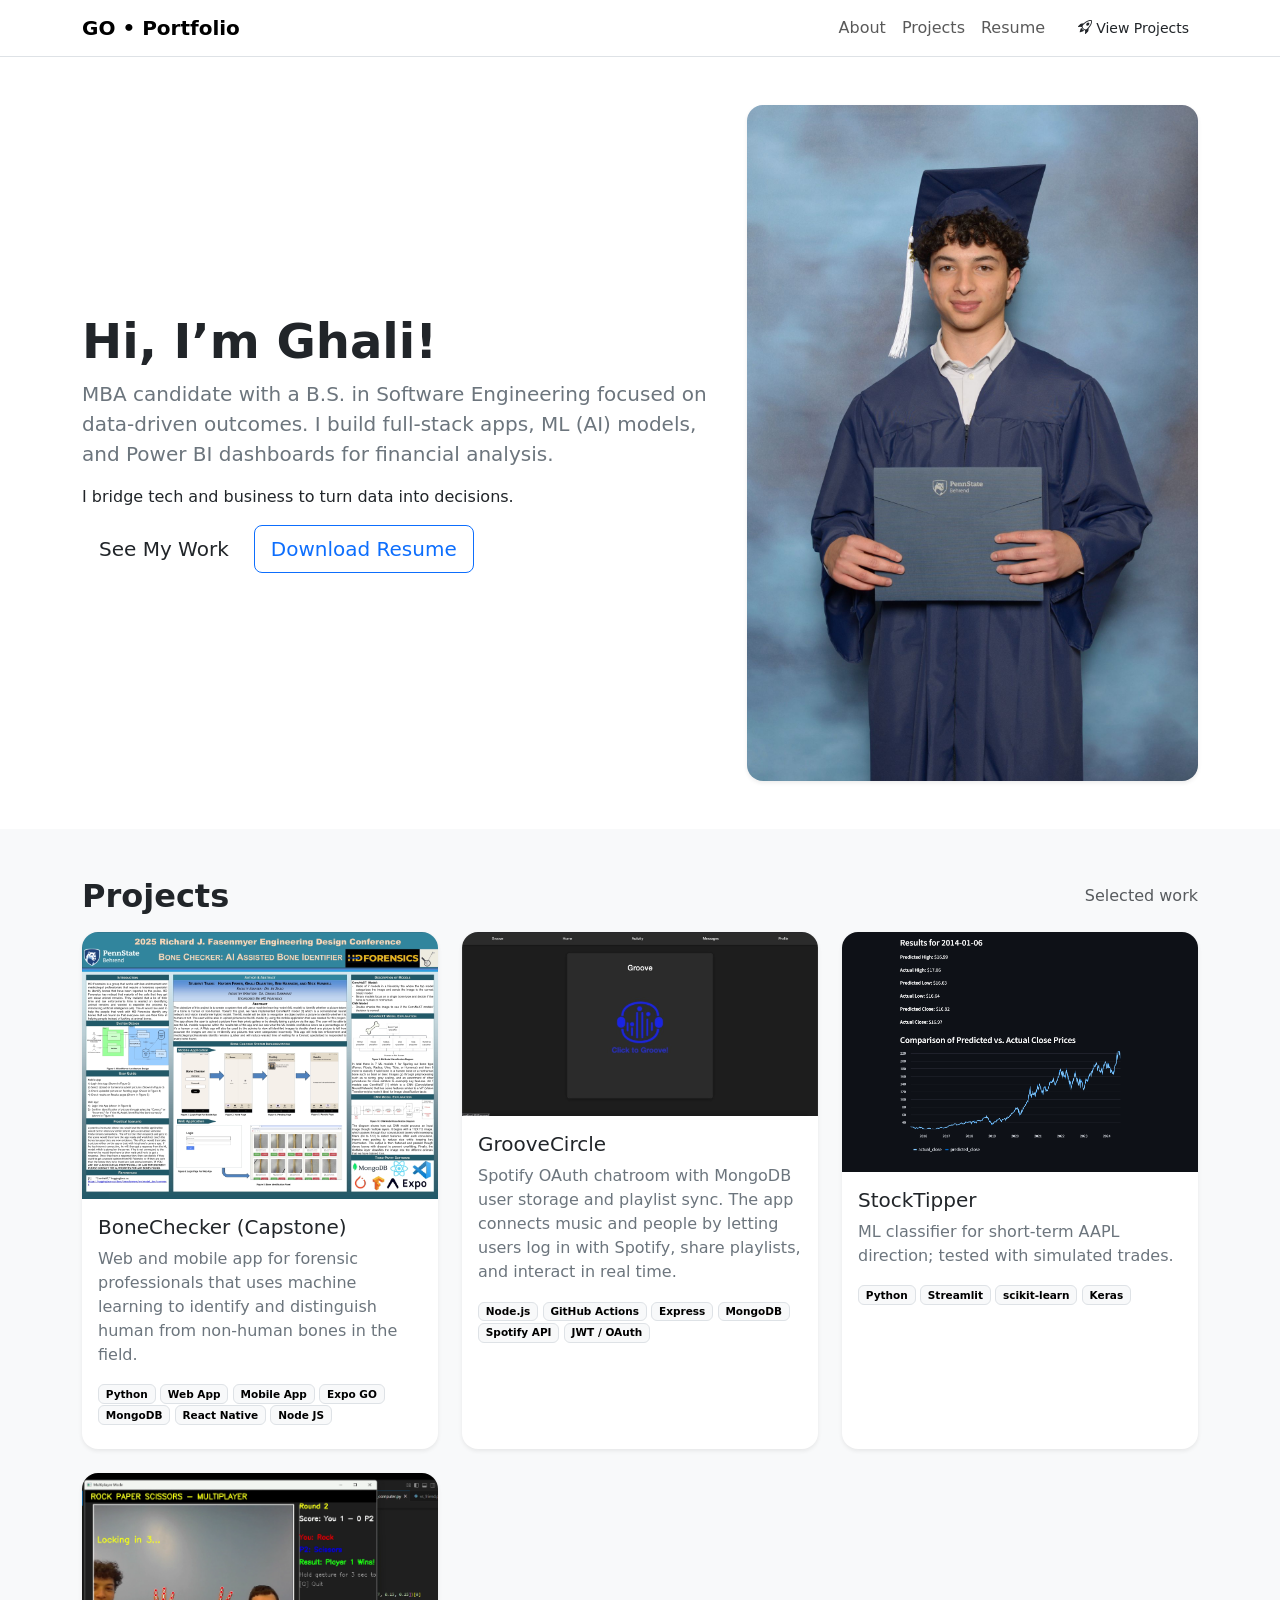
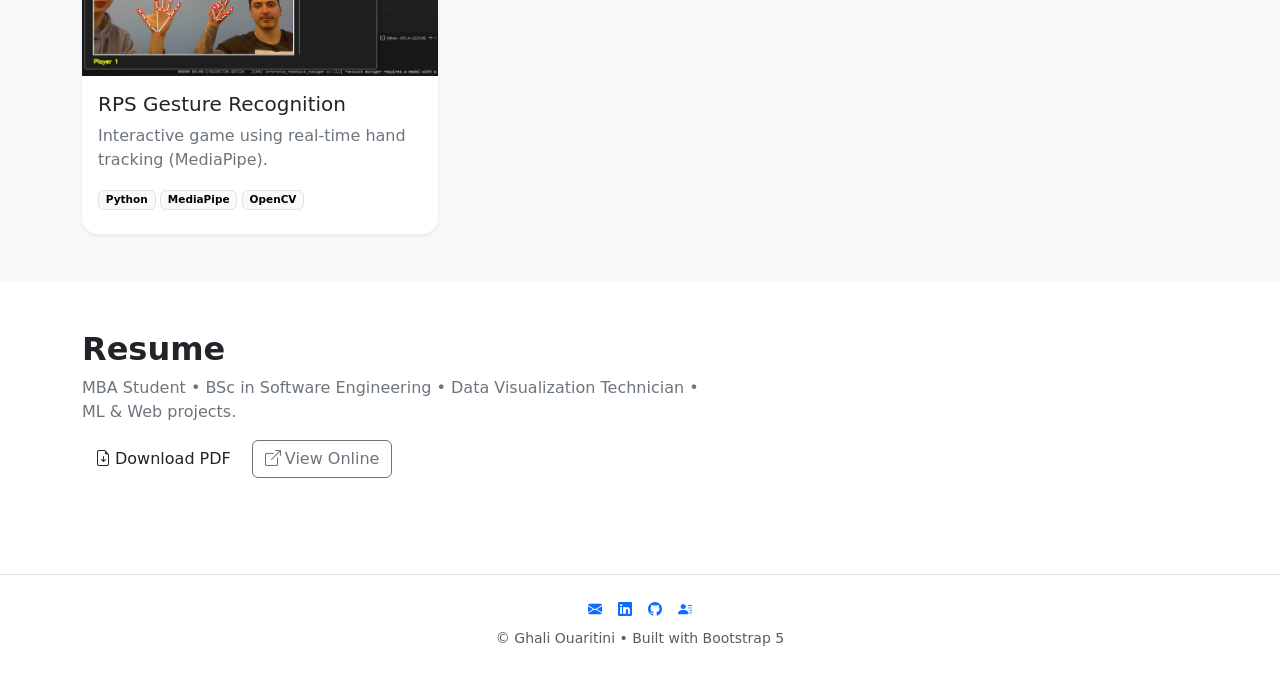
==== index.html @ 32b87292 "Initial commit: portfolio" ====
<!doctype html>
<html lang="en">
<head>
  <meta charset="utf-8"/>
  <meta name="viewport" content="width=device-width, initial-scale=1"/>
  <title>Ghali Ouaritini | Portfolio</title>
  <meta name="description" content="MBA candidate & Software Engineering BSc. Projects in ML, Power BI, and web."/>
  <!-- Bootstrap CSS -->
  <link href="https://cdn.jsdelivr.net/npm/bootstrap@5.3.3/dist/css/bootstrap.min.css" rel="stylesheet">
  <!-- Bootstrap Icons -->
  <link href="https://cdn.jsdelivr.net/npm/bootstrap-icons@1.11.3/font/bootstrap-icons.css" rel="stylesheet">
  <!-- Custom overrides -->
  <link rel="stylesheet" href="css/custom.css">
</head>
<body>
  <!-- Navbar -->
  <nav class="navbar navbar-expand-lg bg-white border-bottom sticky-top">
    <div class="container">
      <a class="navbar-brand fw-bold" href="#">GO • Portfolio</a>
      <button class="navbar-toggler" type="button" data-bs-toggle="collapse" data-bs-target="#nav">
        <span class="navbar-toggler-icon"></span>
      </button>
      <div id="nav" class="collapse navbar-collapse">
        <ul class="navbar-nav ms-auto">
          <li class="nav-item"><a class="nav-link" href="#about">About</a></li>
          <li class="nav-item"><a class="nav-link" href="#projects">Projects</a></li>
          <li class="nav-item"><a class="nav-link" href="#resume">Resume</a></li>
        </ul>
        <a class="btn btn-sm btn-brand ms-lg-3" href="#projects">
          <i class="bi bi-rocket-takeoff me-1"></i>View Projects
        </a>
      </div>
    </div>
  </nav>

  <!-- Hero / About -->
  <header id="about" class="hero py-5">
    <div class="container">
      <div class="row align-items-center gy-4">
        <div class="col-lg-7">
          <h1 class="display-5 fw-bold">Hi, I’m Ghali!</h1>
          <p class="lead text-secondary">
            MBA candidate with a B.S. in Software Engineering focused on data-driven outcomes. I build full-stack apps, ML (AI) models, and Power BI dashboards for financial analysis.
          </p>
            I bridge tech and business to turn data into decisions.
          </p>
          <div class="d-flex gap-2">
            <a class="btn btn-brand btn-lg" href="#projects">See My Work</a>
            <a class="btn btn-outline-primary btn-lg" href="#resume">Download Resume</a>
          </div>
        </div>
        <div class="col-lg-5 text-center">
          <img src="assets/images/headshot.jpg" class="img-fluid rounded-4 shadow-sm"
               alt="Ghali headshot" onerror="this.style.display='none'">
        </div>
      </div>
    </div>
  </header>

 <!-- Projects --> 
<section id="projects" class="py-5 bg-light">
  <div class="container">
    <div class="d-flex align-items-center justify-content-between mb-3">
      <h2 class="fw-bold m-0">Projects</h2>
      <span class="text-muted">Selected work</span>
    </div>

    <div class="row g-4">
      <!-- BoneChecker CARD -->
      <div class="col-md-6 col-lg-4">
        <div class="card project-card h-100 border-0 shadow-sm rounded-4 position-relative">
          <img src="assets/images/bonecheck.jpg" class="card-img-top rounded-top-4"
               alt="BoneChecker app preview" loading="lazy" onerror="this.style.display='none'">
          <div class="card-body">
            <h5 class="card-title">BoneChecker (Capstone)</h5>
            <p class="card-text text-secondary mb-3">
              Web and mobile app for forensic professionals that uses machine learning to identify and distinguish human from non-human bones in the field.
            </p>
              <div class="small mb-2">
              <span class="badge text-bg-light border">Python</span>
              <span class="badge text-bg-light border">Web App</span>
              <span class="badge text-bg-light border">Mobile App</span>
              <span class="badge text-bg-light border">Expo GO</span>
              <span class="badge text-bg-light border">MongoDB</span>
              <span class="badge text-bg-light border">React Native</span>
              <span class="badge text-bg-light border">Node JS</span>
            </div>
            <a href="Projects/bone-checker.html" class="stretched-link" aria-label="View BoneChecker details"></a>
          </div>
        </div>
      </div>

      <!-- GrooveCircle CARD -->
      <div class="col-md-6 col-lg-4">
        <div class="card project-card h-100 border-0 shadow-sm rounded-4 position-relative">
          <img src="assets/images/Groovecircle.jpeg" class="card-img-top rounded-top-4"
               alt="GrooveCircle preview" loading="lazy" onerror="this.style.display='none'">
          <div class="card-body">
            <h5 class="card-title">GrooveCircle</h5>
            <p class="card-text text-secondary">
              Spotify OAuth chatroom with MongoDB user storage and playlist sync. The app connects music and people by letting users log in with Spotify, share playlists, and interact in real time.
            </p>
            <div class="small mb-2">
              <span class="badge text-bg-light border">Node.js</span>
              <span class="badge text-bg-light border">GitHub Actions</span>
              <span class="badge text-bg-light border">Express</span>
              <span class="badge text-bg-light border">MongoDB</span>
              <span class="badge text-bg-light border">Spotify API</span>
              <span class="badge text-bg-light border">JWT / OAuth</span>
            </div>
            <a href="Projects/groovecircle.html" class="stretched-link" aria-label="View GrooveCircle details"></a>
          </div>
        </div>
      </div>

      <!-- StockTipper CARD -->
      <div class="col-md-6 col-lg-4">
        <div class="card project-card h-100 border-0 shadow-sm rounded-4 position-relative">
          <img src="assets/images/stocktripper.png" class="card-img-top rounded-top-4"
               alt="StockTipper preview" loading="lazy" onerror="this.style.display='none'">
          <div class="card-body">
            <h5 class="card-title">StockTipper</h5>
            <p class="card-text text-secondary">ML classifier for short-term AAPL direction; tested with simulated trades.</p>
            <div class="small mb-2">
              <span class="badge text-bg-light border">Python</span>
              <span class="badge text-bg-light border">Streamlit</span>
              <span class="badge text-bg-light border">scikit-learn</span>
              <span class="badge text-bg-light border">Keras</span>
            </div>
            <a href="Projects/stocktripper.html" class="stretched-link" aria-label="View StockTipper details"></a>
          </div>
        </div>
      </div>

      <!-- RPS Gesture CARD -->
      <div class="col-md-6 col-lg-4">
        <div class="card project-card h-100 border-0 shadow-sm rounded-4 position-relative">
          <img src="assets/images/RPS.png" class="card-img-top rounded-top-4"
               alt="RPS gesture recognition" loading="lazy" onerror="this.style.display='none'">
          <div class="card-body">
            <h5 class="card-title">RPS Gesture Recognition</h5>
            <p class="card-text text-secondary">Interactive game using real-time hand tracking (MediaPipe).</p>
            <div class="small mb-2">
              <span class="badge text-bg-light border">Python</span>
              <span class="badge text-bg-light border">MediaPipe</span>
              <span class="badge text-bg-light border">OpenCV</span>
            </div>
            <a href="Projects/rps.html" class="stretched-link" aria-label="View RPS Gesture details"></a>
          </div>
        </div>
      </div>

    </div><!-- /row -->
  </div>
</section>


  <!-- Résumé -->
  <section id="resume" class="py-5">
    <div class="container">
      <div class="row g-4 align-items-center">
        <div class="col-lg-7">
          <h2 class="fw-bold">Resume</h2>
          <p class="text-secondary">
            MBA Student • BSc in Software Engineering • Data Visualization Technician • ML & Web projects.
          </p>
          <div class="d-flex gap-2">
            <!-- NOTE the %20 for the space in file name -->
            <a class="btn btn-brand" href="assets/docs/Ghali%20Ouaritini%20Resume.pdf" download>
              <i class="bi bi-file-earmark-arrow-down me-1"></i>Download PDF
            </a>
            <a class="btn btn-outline-secondary" href="assets/docs/Ghali%20Ouaritini%20Resume.pdf" target="_blank" rel="noopener">
              <i class="bi bi-box-arrow-up-right me-1"></i>View Online
            </a>
          </div>
        </div>
        <div class="col-lg-5 text-center">
          <!-- Optional QR image (add later if you have it) -->
          <!-- <img src="assets/images/qr-portfolio.png" class="rounded-3 border shadow-sm" width="110" height="110" alt="QR to portfolio"> -->
        </div>
      </div>
    </div>
  </section>

  <!-- Floating Contact Button (mobile) -->
  <div class="contact-fab d-lg-none">
    <button class="btn btn-brand btn-lg rounded-circle shadow" data-bs-toggle="offcanvas" data-bs-target="#contactOffcanvas" aria-label="Contact">
      <i class="bi bi-chat-dots-fill"></i>
    </button>
  </div>

  <!-- Offcanvas Contact Panel -->
  <div class="offcanvas offcanvas-end" tabindex="-1" id="contactOffcanvas">
    <div class="offcanvas-header">
      <h5 class="offcanvas-title">Contact</h5>
      <button type="button" class="btn-close" data-bs-dismiss="offcanvas" aria-label="Close"></button>
    </div>
    <div class="offcanvas-body d-flex flex-column gap-2">
      <a class="text-decoration-none" href="mailto:gmo5150@psu.edu"><i class="bi bi-envelope-fill me-2"></i>gmo5150@psu.edu</a>
      <a class="text-decoration-none" href="https://www.linkedin.com/in/ghaliouaritini/" target="_blank" rel="noopener"><i class="bi bi-linkedin me-2"></i>LinkedIn</a>
      <a class="text-decoration-none" href="https://github.com/GhaliO" target="_blank" rel="noopener"><i class="bi bi-github me-2"></i>github.com/GhaliO</a>
    </div>
  </div>

  <!-- Footer (icons centered) -->
  <footer class="py-4 border-top mt-5">
    <div class="container text-center small text-muted">
      <div class="d-flex justify-content-center gap-3 mb-2">
        <a href="mailto:gmo5150@psu.edu" class="footer-icon" aria-label="Email"><i class="bi bi-envelope-fill"></i></a>
        <a href="https://www.linkedin.com/in/ghaliouaritini/" target="_blank" rel="noopener" class="footer-icon" aria-label="LinkedIn"><i class="bi bi-linkedin"></i></a>
        <a href="https://github.com/GhaliO" target="_blank" rel="noopener" class="footer-icon" aria-label="GitHub"><i class="bi bi-github"></i></a>
        <a href="#contactOffcanvas" data-bs-toggle="offcanvas" title="More" aria-label="More contact"><i class="bi bi-person-lines-fill"></i></a>
      </div>
      <div>© <span id="year"></span> Ghali Ouaritini • Built with Bootstrap 5</div>
    </div>
  </footer>

  <!-- Bootstrap JS -->
  <script src="https://cdn.jsdelivr.net/npm/bootstrap@5.3.3/dist/js/bootstrap.bundle.min.js"></script>

  <!-- BoneChecker MODAL (details + 2-image carousel) -->
  <div class="modal fade" id="bonecheckerModal" tabindex="-1" aria-labelledby="bonecheckerLabel" aria-hidden="true">
    <div class="modal-dialog modal-lg modal-dialog-centered">
      <div class="modal-content rounded-4 border-0 shadow">
        <div class="modal-header">
          <h5 class="modal-title" id="bonecheckerLabel">BoneChecker — AI-Assisted Bone Identifier</h5>
          <button type="button" class="btn-close" data-bs-dismiss="modal" aria-label="Close"></button>
        </div>
        <div class="modal-body">
          <!-- Carousel -->
          <div id="bonecheckerCarousel" class="carousel slide mb-3" data-bs-ride="carousel">
            <div class="carousel-inner rounded-3 border">
              <div class="carousel-item active">
                <img src="assets/images/bonecheck.jpg" class="d-block w-100" alt="BoneChecker interface screen" loading="lazy">
              </div>
              <div class="carousel-item">
                <img src="assets/images/bonecheck2.png" class="d-block w-100" alt="BoneChecker classification result screen" loading="lazy">
              </div>
            </div>
            <button class="carousel-control-prev" type="button" data-bs-target="#bonecheckerCarousel" data-bs-slide="prev" aria-label="Previous">
              <span class="carousel-control-prev-icon" aria-hidden="true"></span>
            </button>
            <button class="carousel-control-next" type="button" data-bs-target="#bonecheckerCarousel" data-bs-slide="next" aria-label="Next">
              <span class="carousel-control-next-icon" aria-hidden="true"></span>
            </button>
          </div>

          <!-- Brief info -->
          <ul class="mb-3">
            <li>Purpose: help field teams quickly flag <strong>human vs. non-human</strong> bones.</li>
            <li>Model: <strong>CNN</strong> trained on 2D/3D scans; optimized for mobile inference.</li>
            <li>Role: ML modeling, evaluation with domain experts, UX for field use.</li>
            <li>Stack: Python, TensorFlow/Keras; prototyped in Google Colab.</li>
          </ul>

          <div class="d-flex gap-2">
            <a class="btn btn-brand" target="_blank" rel="noopener"
               href="https://sites.psu.edu/behrendseniordesign/2025/04/30/bone-checker-ai-assisted-bone-identifier/">
              View School Page
            </a>
            <a class="btn btn-outline-secondary" target="_blank" rel="noopener"
               href="https://github.com/GhaliO">GitHub</a>
          </div>
        </div>
      </div>
    </div>
  </div>

  <!-- Your small JS -->
  <script src="js/main.js"></script>
</body>
</html>
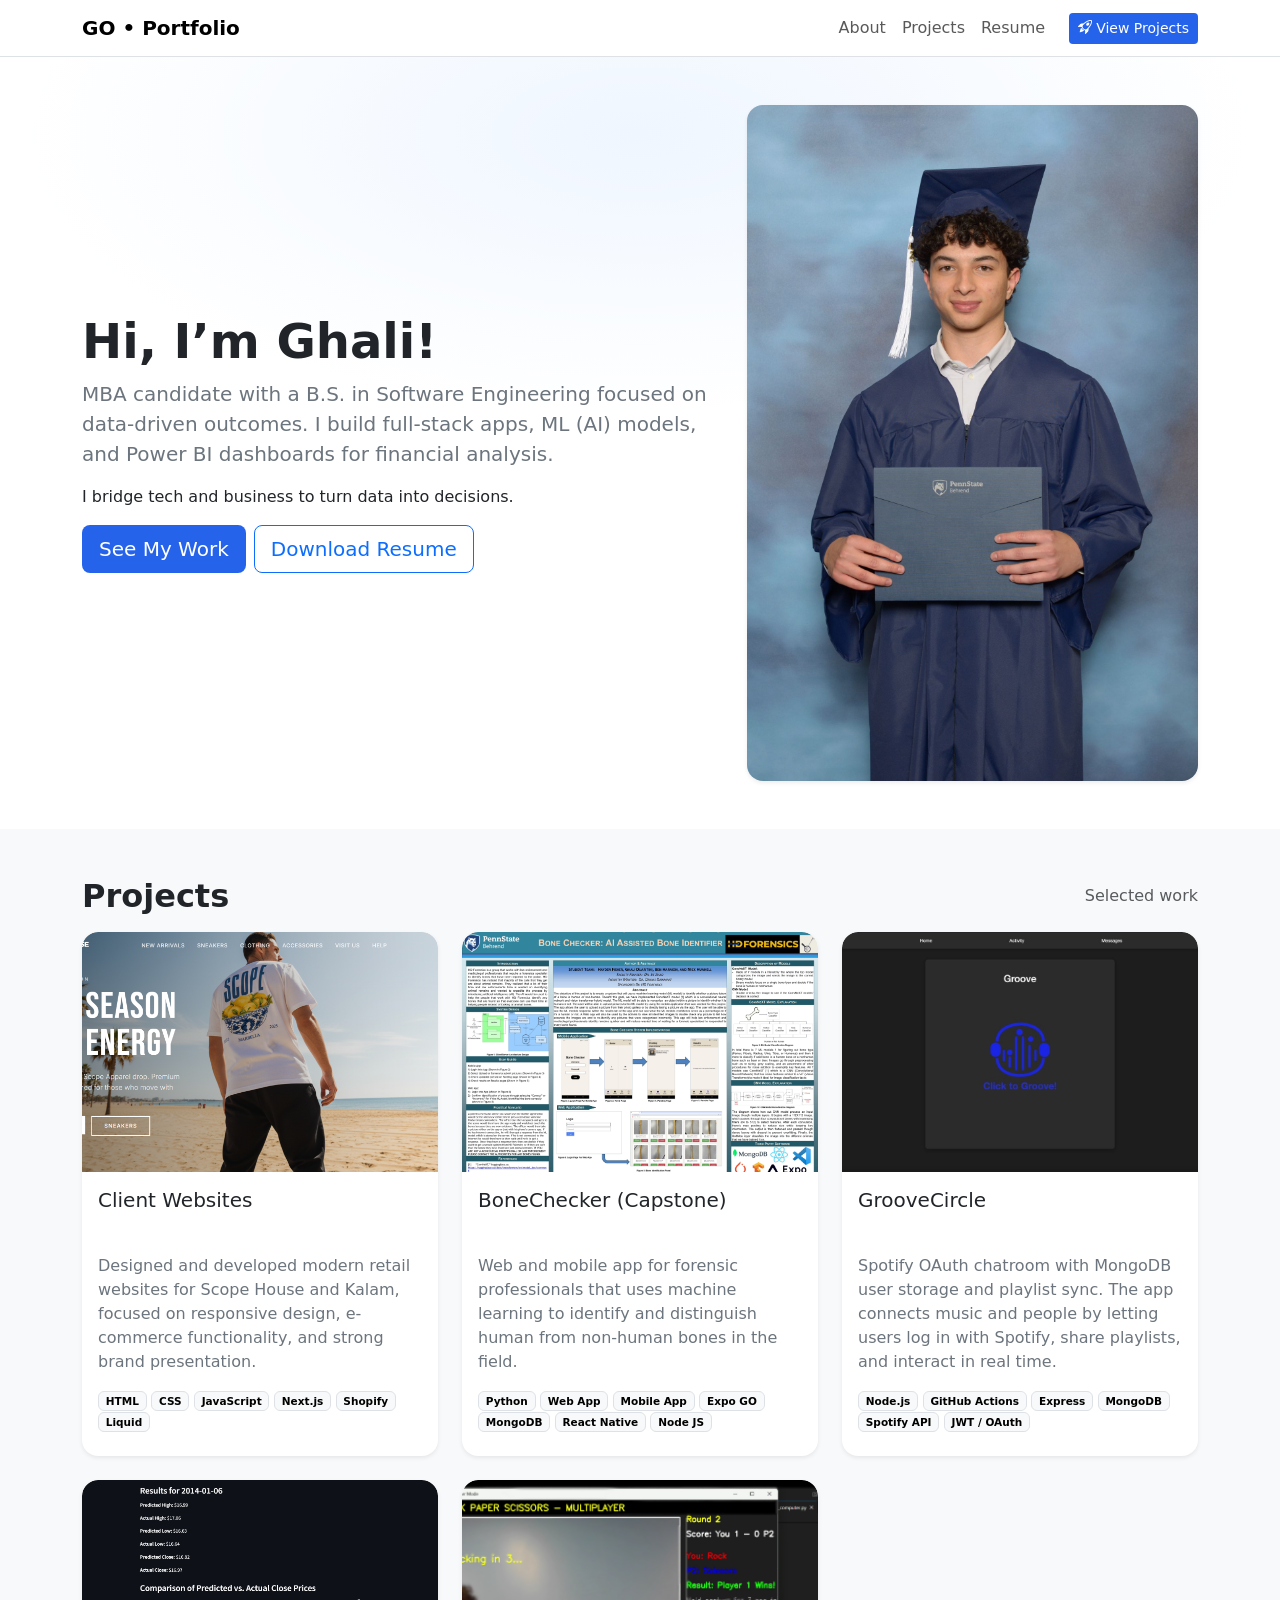
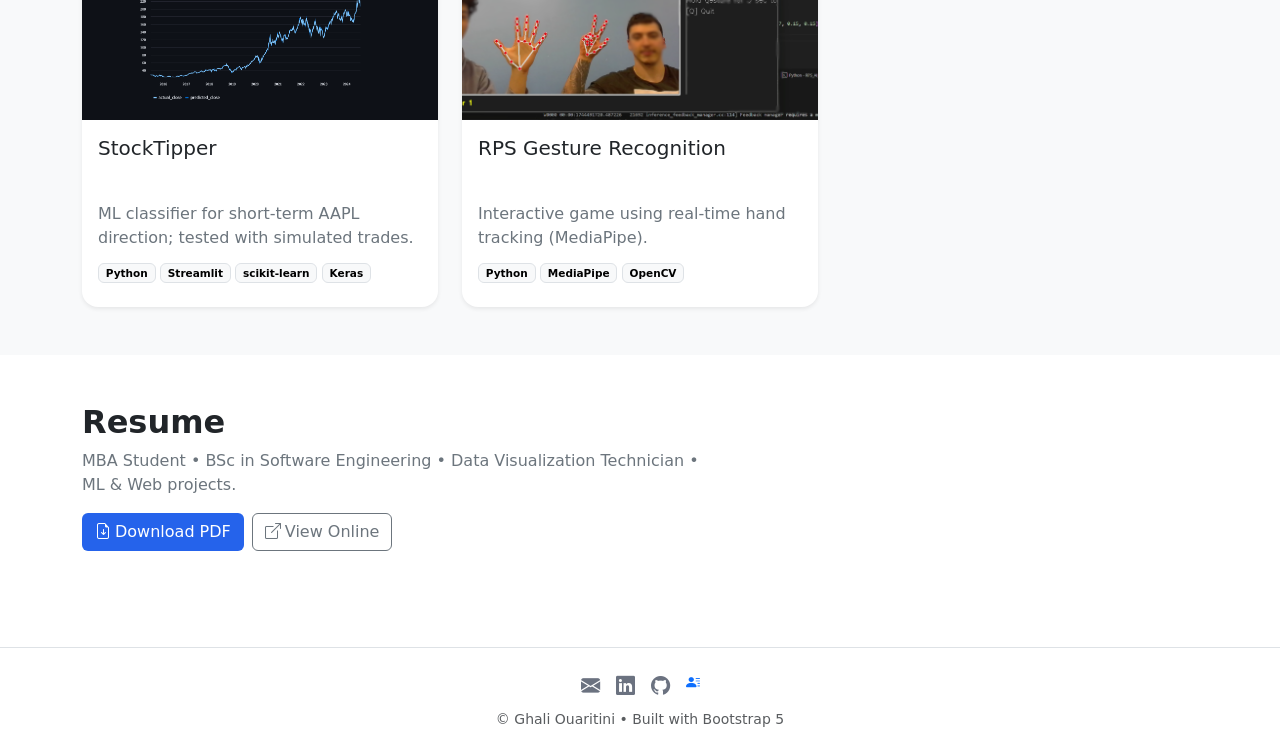
==== commit a04ae7fc: "Update portfolio" ====
--- a/index.html
+++ b/index.html
@@ -10,7 +10,7 @@
   <!-- Bootstrap Icons -->
   <link href="https://cdn.jsdelivr.net/npm/bootstrap-icons@1.11.3/font/bootstrap-icons.css" rel="stylesheet">
   <!-- Custom overrides -->
-  <link rel="stylesheet" href="css/custom.css">
+  <link rel="stylesheet" href="custom.css">
 </head>
 <body>
   <!-- Navbar -->
@@ -67,6 +67,29 @@
 
     <div class="row g-4">
       <!-- BoneChecker CARD -->
+       <!-- Client Websites CARD -->
+<div class="col-md-6 col-lg-4">
+  <div class="card project-card h-100 border-0 shadow-sm rounded-4 position-relative">
+    <img src="assets/images/scope.png" class="card-img-top rounded-top-4"
+         alt="Scope House and Kalam websites preview" loading="lazy" onerror="this.style.display='none'">
+    <div class="card-body">
+      <h5 class="card-title">Client Websites</h5>
+      <p class="card-text text-secondary mb-3">
+        Designed and developed modern retail websites for Scope House and Kalam, focused on responsive design,
+        e-commerce functionality, and strong brand presentation.
+      </p>
+      <div class="small mb-2">
+        <span class="badge text-bg-light border">HTML</span>
+        <span class="badge text-bg-light border">CSS</span>
+        <span class="badge text-bg-light border">JavaScript</span>
+        <span class="badge text-bg-light border">Next.js</span>
+        <span class="badge text-bg-light border">Shopify</span>
+        <span class="badge text-bg-light border">Liquid</span>
+      </div>
+      <a href="Projects/websites.html" class="stretched-link" aria-label="View Client Websites details"></a>
+    </div>
+  </div>
+</div>
       <div class="col-md-6 col-lg-4">
         <div class="card project-card h-100 border-0 shadow-sm rounded-4 position-relative">
           <img src="assets/images/bonecheck.jpg" class="card-img-top rounded-top-4"
--- a/custom.css
+++ b/custom.css
@@ -0,0 +1,92 @@
+:root { --brand:#2563eb; }
+
+.btn-brand { background:var(--brand); color:#fff; }
+.btn-brand:hover { background:#1d4ed8; color:#fff; }
+
+.hero { background: radial-gradient(80% 60% at 50% 10%, #eff6ff 0%, #ffffff 60%); }
+
+.project-card:hover {
+  transform: translateY(-2px);
+  box-shadow: 0 10px 30px rgba(0,0,0,.08);
+}
+
+/* Floating Contact Dock (desktop) */
+.contact-dock {
+  position: fixed;
+  right: 18px;
+  top: 120px;
+  z-index: 1030;
+  display: none;
+}
+@media (min-width: 992px){
+  .contact-dock { display: flex; flex-direction: column; gap: 10px; }
+}
+.contact-dock a {
+  width: 48px; height: 48px; border-radius: 12px;
+  display: flex; align-items: center; justify-content: center;
+  background: #ffffff; border: 1px solid #e5e7eb;
+  box-shadow: 0 6px 18px rgba(0,0,0,.07);
+  transition: transform .15s ease;
+}
+.contact-dock a:hover { transform: translateY(-2px); }
+
+/* Floating Contact Button (mobile) */
+.contact-fab { position: fixed; right: 16px; bottom: 16px; z-index: 1030; }
+
+/* Footer icons centered and styled */
+.footer-icon {
+  font-size: 1.2rem;
+  color: #6b7280; /* muted */
+}
+.footer-icon:hover {
+  color: var(--brand);
+}
+
+/* Tighter text on small screens */
+@media (max-width: 576px){
+  .lead { font-size: 1rem; }
+}
+
+.project-card { cursor: pointer; transition: transform .15s ease, box-shadow .15s ease; }
+.project-card:hover {
+  transform: translateY(-2px);
+  box-shadow: 0 10px 30px rgba(0,0,0,.08);
+}
+
+.project-nav a { text-decoration: none; }
+.project-nav .card { transition: transform .12s ease; }
+.project-nav .card:hover { transform: translateY(-2px); }
+
+#projects .project-card {
+  height: 100%;
+  overflow: hidden;
+  display: flex;
+  flex-direction: column;
+}
+
+#projects .project-card .card-img-top {
+  width: 100%;
+  height: 240px !important;
+  object-fit: cover;
+  object-position: center;
+  display: block;
+}
+
+#projects .project-card .card-body {
+  display: flex;
+  flex-direction: column;
+  flex-grow: 1;
+}
+
+#projects .project-card .card-title {
+  min-height: 58px;
+}
+
+#projects .project-card .card-text {
+  margin-bottom: 12px;
+}
+
+#projects .project-card .small.mb-2 {
+  margin-top: auto;
+}
+
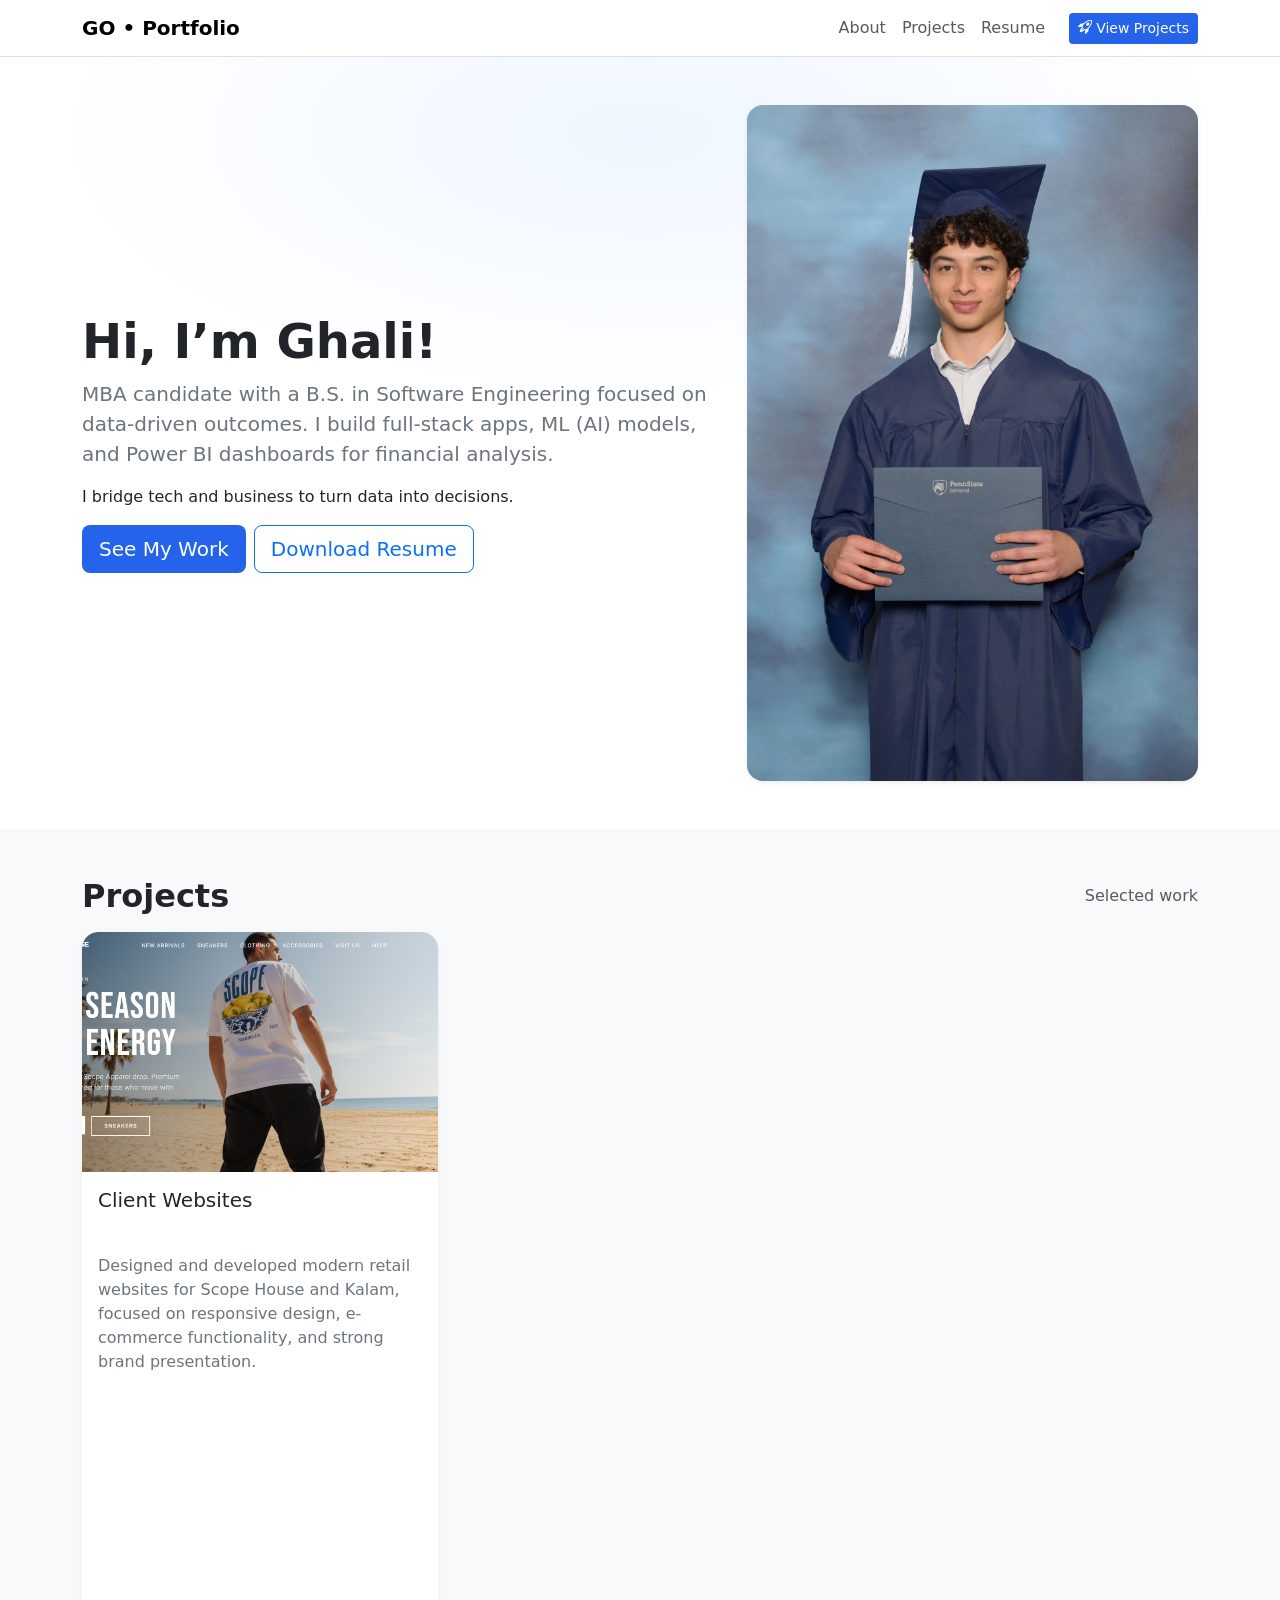
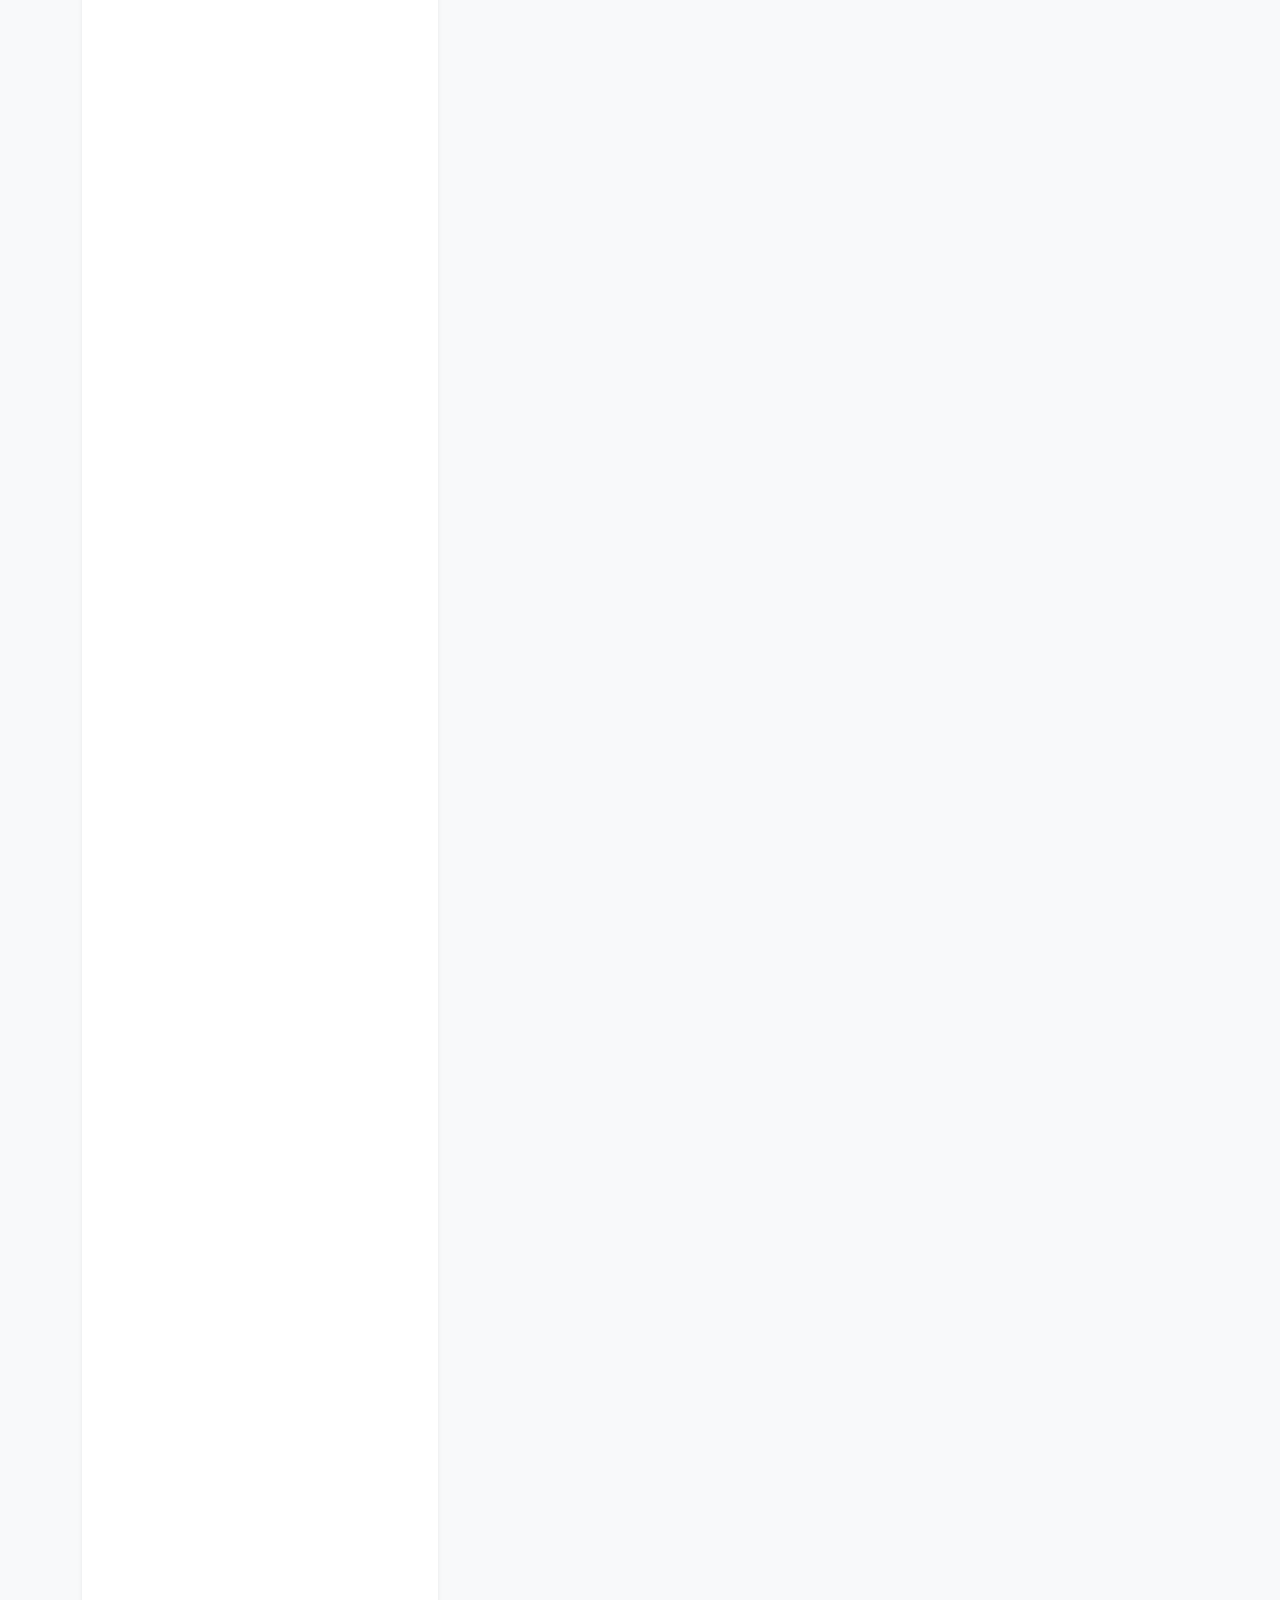
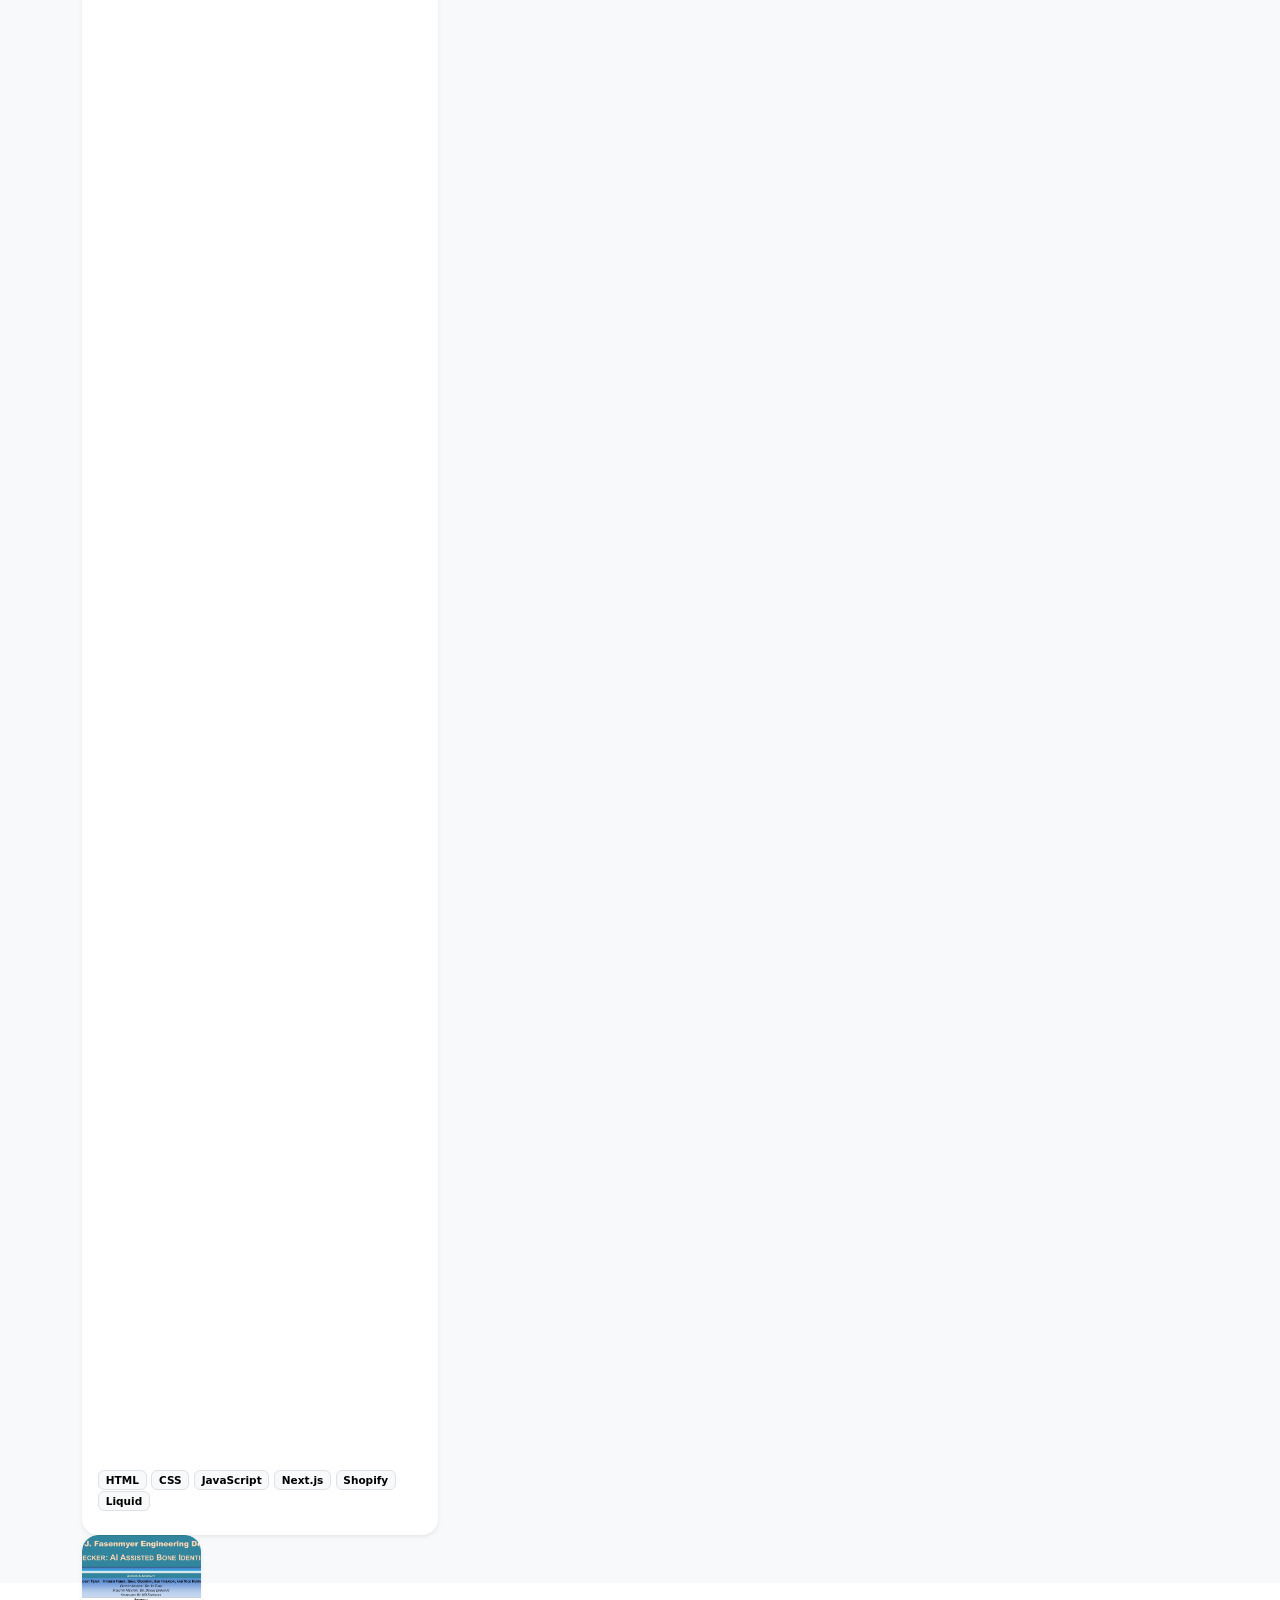
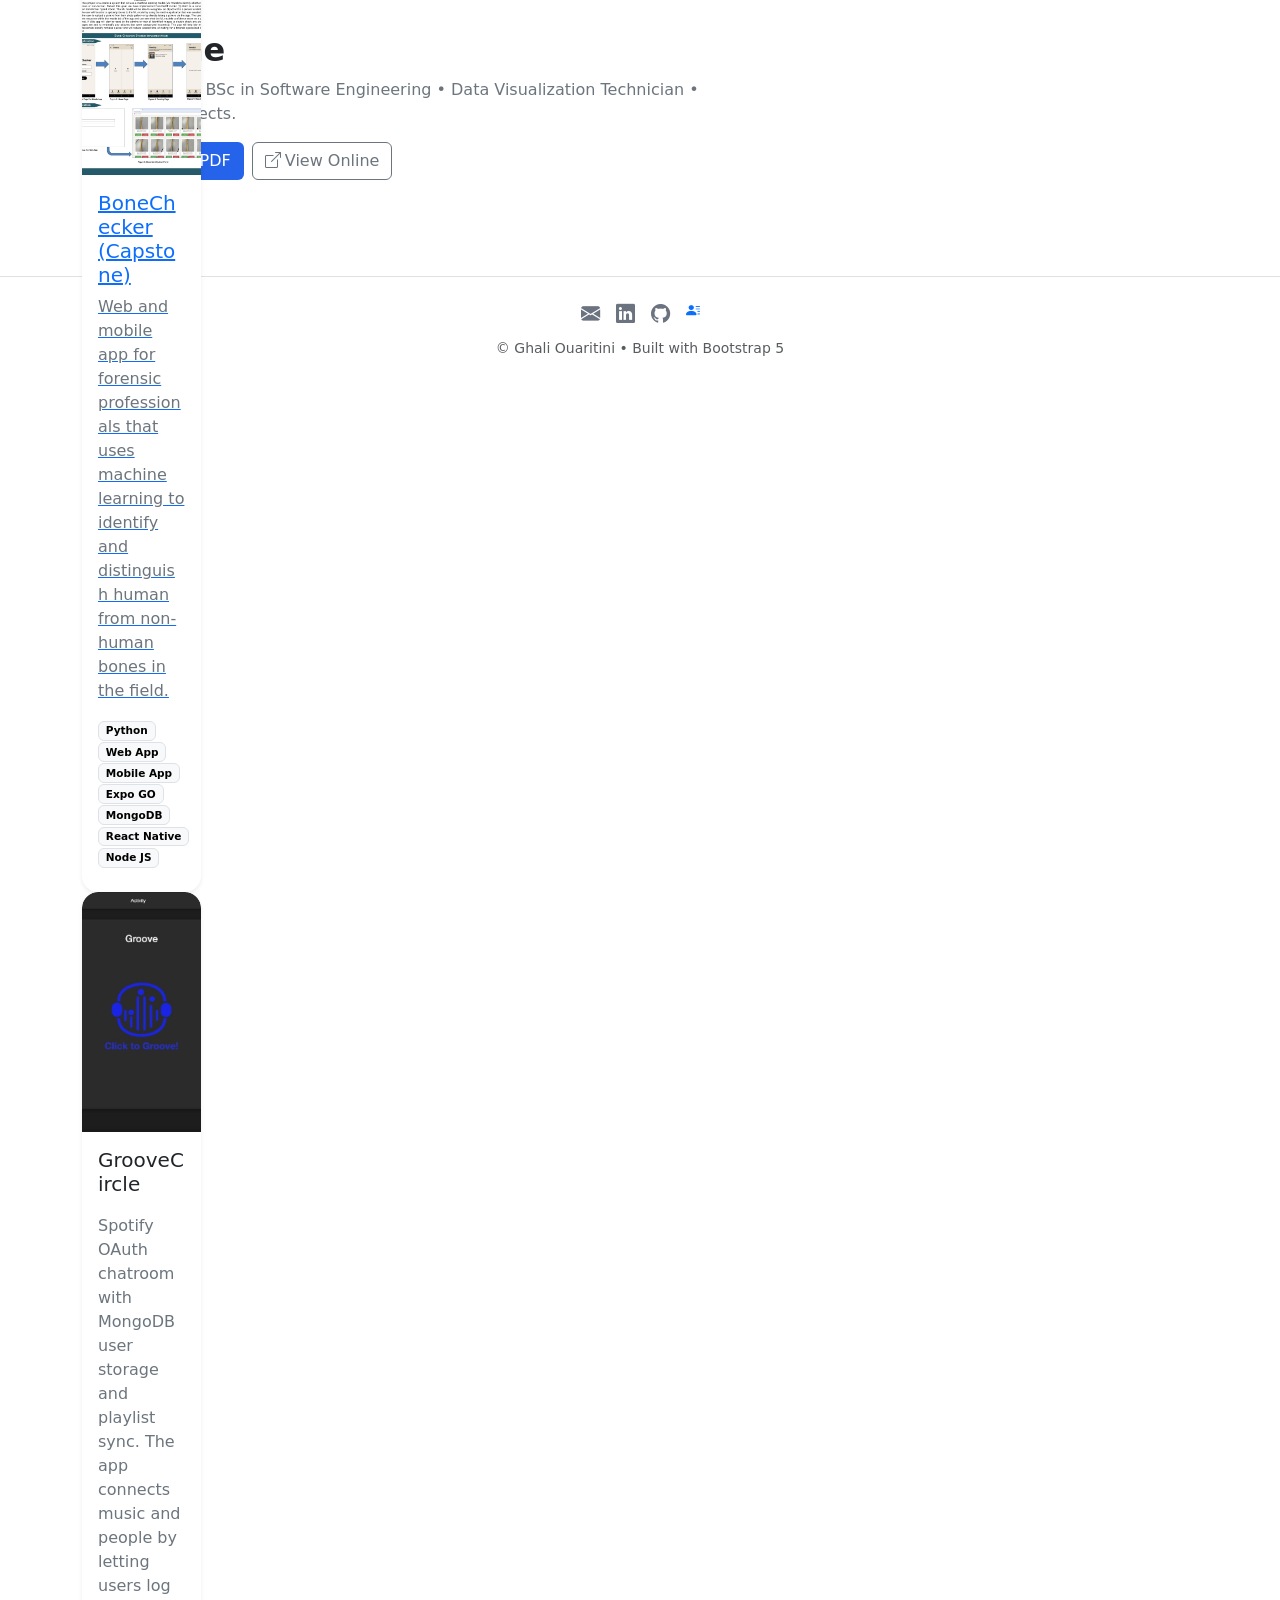
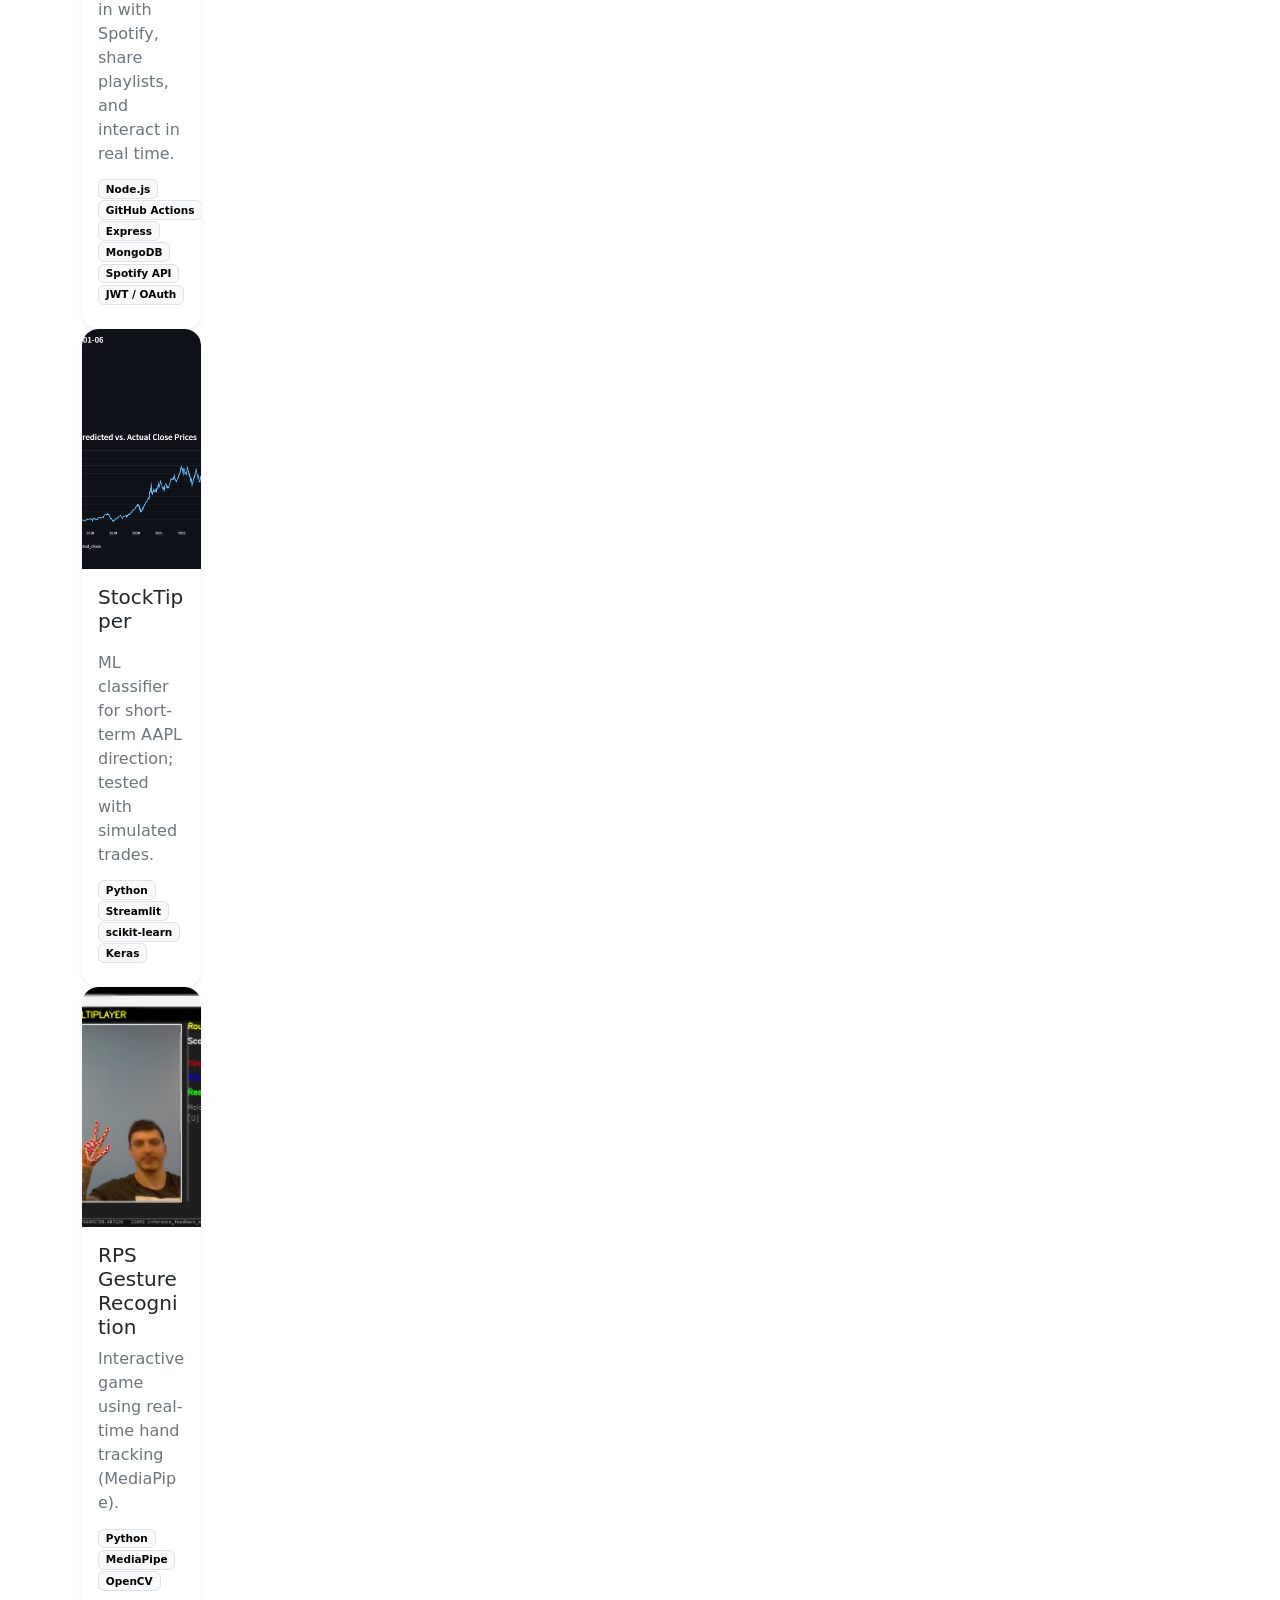
==== commit ad1f8a1f: "Fix GitHub Pages path" ====
--- a/index.html
+++ b/index.html
@@ -86,8 +86,7 @@
         <span class="badge text-bg-light border">Shopify</span>
         <span class="badge text-bg-light border">Liquid</span>
       </div>
-      <a href="Projects/websites.html" class="stretched-link" aria-label="View Client Websites details"></a>
-    </div>
+      <a href="projects/websites.html" class="stretched-link" aria-label="View Client Websites details">
   </div>
 </div>
       <div class="col-md-6 col-lg-4">
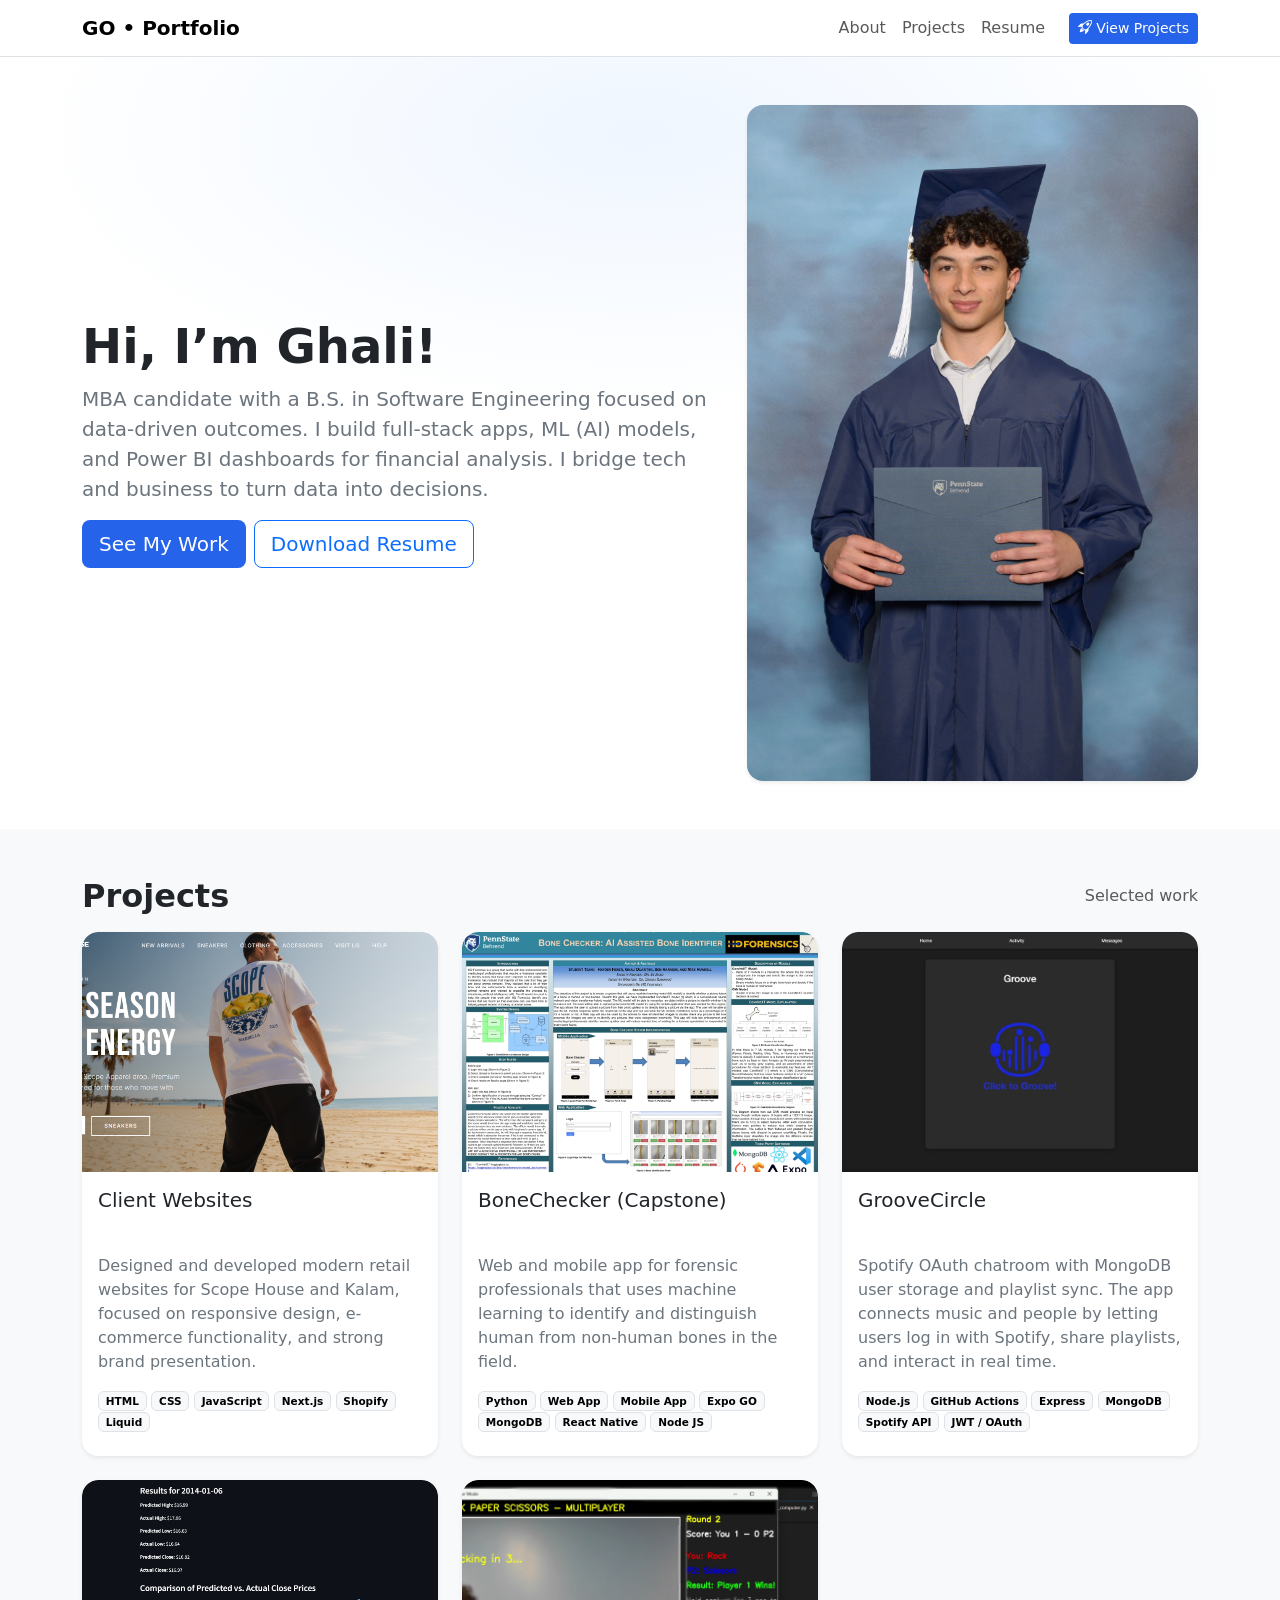
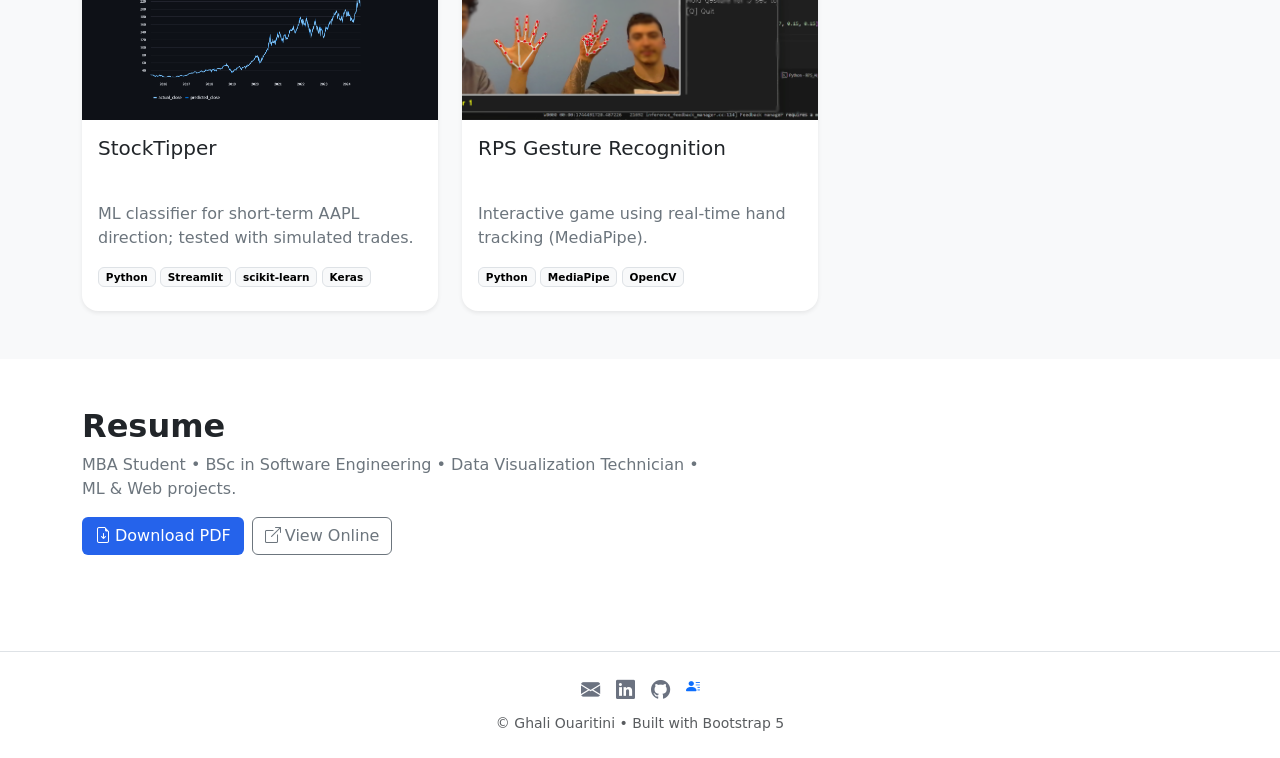
==== commit a40dd547: "Fix portfolio layout and project links" ====
--- a/index.html
+++ b/index.html
@@ -4,7 +4,7 @@
   <meta charset="utf-8"/>
   <meta name="viewport" content="width=device-width, initial-scale=1"/>
   <title>Ghali Ouaritini | Portfolio</title>
-  <meta name="description" content="MBA candidate & Software Engineering BSc. Projects in ML, Power BI, and web."/>
+  <meta name="description" content="Portfolio of Ghali Ouaritini with projects in software engineering, machine learning, Power BI dashboards, and web development."/>
   <!-- Bootstrap CSS -->
   <link href="https://cdn.jsdelivr.net/npm/bootstrap@5.3.3/dist/css/bootstrap.min.css" rel="stylesheet">
   <!-- Bootstrap Icons -->
@@ -40,9 +40,7 @@
         <div class="col-lg-7">
           <h1 class="display-5 fw-bold">Hi, I’m Ghali!</h1>
           <p class="lead text-secondary">
-            MBA candidate with a B.S. in Software Engineering focused on data-driven outcomes. I build full-stack apps, ML (AI) models, and Power BI dashboards for financial analysis.
-          </p>
-            I bridge tech and business to turn data into decisions.
+            MBA candidate with a B.S. in Software Engineering focused on data-driven outcomes. I build full-stack apps, ML (AI) models, and Power BI dashboards for financial analysis. I bridge tech and business to turn data into decisions.
           </p>
           <div class="d-flex gap-2">
             <a class="btn btn-brand btn-lg" href="#projects">See My Work</a>
@@ -57,125 +55,129 @@
     </div>
   </header>
 
- <!-- Projects --> 
-<section id="projects" class="py-5 bg-light">
-  <div class="container">
-    <div class="d-flex align-items-center justify-content-between mb-3">
-      <h2 class="fw-bold m-0">Projects</h2>
-      <span class="text-muted">Selected work</span>
-    </div>
-
-    <div class="row g-4">
-      <!-- BoneChecker CARD -->
-       <!-- Client Websites CARD -->
-<div class="col-md-6 col-lg-4">
-  <div class="card project-card h-100 border-0 shadow-sm rounded-4 position-relative">
-    <img src="assets/images/scope.png" class="card-img-top rounded-top-4"
-         alt="Scope House and Kalam websites preview" loading="lazy" onerror="this.style.display='none'">
-    <div class="card-body">
-      <h5 class="card-title">Client Websites</h5>
-      <p class="card-text text-secondary mb-3">
-        Designed and developed modern retail websites for Scope House and Kalam, focused on responsive design,
-        e-commerce functionality, and strong brand presentation.
-      </p>
-      <div class="small mb-2">
-        <span class="badge text-bg-light border">HTML</span>
-        <span class="badge text-bg-light border">CSS</span>
-        <span class="badge text-bg-light border">JavaScript</span>
-        <span class="badge text-bg-light border">Next.js</span>
-        <span class="badge text-bg-light border">Shopify</span>
-        <span class="badge text-bg-light border">Liquid</span>
-      </div>
-      <a href="projects/websites.html" class="stretched-link" aria-label="View Client Websites details">
-  </div>
-</div>
-      <div class="col-md-6 col-lg-4">
-        <div class="card project-card h-100 border-0 shadow-sm rounded-4 position-relative">
-          <img src="assets/images/bonecheck.jpg" class="card-img-top rounded-top-4"
-               alt="BoneChecker app preview" loading="lazy" onerror="this.style.display='none'">
-          <div class="card-body">
-            <h5 class="card-title">BoneChecker (Capstone)</h5>
-            <p class="card-text text-secondary mb-3">
-              Web and mobile app for forensic professionals that uses machine learning to identify and distinguish human from non-human bones in the field.
-            </p>
-              <div class="small mb-2">
-              <span class="badge text-bg-light border">Python</span>
-              <span class="badge text-bg-light border">Web App</span>
-              <span class="badge text-bg-light border">Mobile App</span>
-              <span class="badge text-bg-light border">Expo GO</span>
-              <span class="badge text-bg-light border">MongoDB</span>
-              <span class="badge text-bg-light border">React Native</span>
-              <span class="badge text-bg-light border">Node JS</span>
-            </div>
-            <a href="Projects/bone-checker.html" class="stretched-link" aria-label="View BoneChecker details"></a>
-          </div>
-        </div>
-      </div>
-
-      <!-- GrooveCircle CARD -->
-      <div class="col-md-6 col-lg-4">
-        <div class="card project-card h-100 border-0 shadow-sm rounded-4 position-relative">
-          <img src="assets/images/Groovecircle.jpeg" class="card-img-top rounded-top-4"
-               alt="GrooveCircle preview" loading="lazy" onerror="this.style.display='none'">
-          <div class="card-body">
-            <h5 class="card-title">GrooveCircle</h5>
-            <p class="card-text text-secondary">
-              Spotify OAuth chatroom with MongoDB user storage and playlist sync. The app connects music and people by letting users log in with Spotify, share playlists, and interact in real time.
-            </p>
-            <div class="small mb-2">
-              <span class="badge text-bg-light border">Node.js</span>
-              <span class="badge text-bg-light border">GitHub Actions</span>
-              <span class="badge text-bg-light border">Express</span>
-              <span class="badge text-bg-light border">MongoDB</span>
-              <span class="badge text-bg-light border">Spotify API</span>
-              <span class="badge text-bg-light border">JWT / OAuth</span>
-            </div>
-            <a href="Projects/groovecircle.html" class="stretched-link" aria-label="View GrooveCircle details"></a>
-          </div>
-        </div>
-      </div>
-
-      <!-- StockTipper CARD -->
-      <div class="col-md-6 col-lg-4">
-        <div class="card project-card h-100 border-0 shadow-sm rounded-4 position-relative">
-          <img src="assets/images/stocktripper.png" class="card-img-top rounded-top-4"
-               alt="StockTipper preview" loading="lazy" onerror="this.style.display='none'">
-          <div class="card-body">
-            <h5 class="card-title">StockTipper</h5>
-            <p class="card-text text-secondary">ML classifier for short-term AAPL direction; tested with simulated trades.</p>
-            <div class="small mb-2">
-              <span class="badge text-bg-light border">Python</span>
-              <span class="badge text-bg-light border">Streamlit</span>
-              <span class="badge text-bg-light border">scikit-learn</span>
-              <span class="badge text-bg-light border">Keras</span>
-            </div>
-            <a href="Projects/stocktripper.html" class="stretched-link" aria-label="View StockTipper details"></a>
-          </div>
-        </div>
-      </div>
-
-      <!-- RPS Gesture CARD -->
-      <div class="col-md-6 col-lg-4">
-        <div class="card project-card h-100 border-0 shadow-sm rounded-4 position-relative">
-          <img src="assets/images/RPS.png" class="card-img-top rounded-top-4"
-               alt="RPS gesture recognition" loading="lazy" onerror="this.style.display='none'">
-          <div class="card-body">
-            <h5 class="card-title">RPS Gesture Recognition</h5>
-            <p class="card-text text-secondary">Interactive game using real-time hand tracking (MediaPipe).</p>
-            <div class="small mb-2">
-              <span class="badge text-bg-light border">Python</span>
-              <span class="badge text-bg-light border">MediaPipe</span>
-              <span class="badge text-bg-light border">OpenCV</span>
-            </div>
-            <a href="Projects/rps.html" class="stretched-link" aria-label="View RPS Gesture details"></a>
-          </div>
-        </div>
-      </div>
-
-    </div><!-- /row -->
-  </div>
-</section>
-
+  <!-- Projects -->
+  <section id="projects" class="py-5 bg-light">
+    <div class="container">
+      <div class="d-flex align-items-center justify-content-between mb-3">
+        <h2 class="fw-bold m-0">Projects</h2>
+        <span class="text-muted">Selected work</span>
+      </div>
+
+      <div class="row g-4">
+        <!-- Client Websites CARD -->
+        <div class="col-md-6 col-lg-4">
+          <div class="card project-card h-100 border-0 shadow-sm rounded-4 position-relative">
+            <img src="assets/images/scope.png" class="card-img-top rounded-top-4"
+                 alt="Scope House and Kalam websites preview" loading="lazy" onerror="this.style.display='none'">
+            <div class="card-body">
+              <h5 class="card-title">Client Websites</h5>
+              <p class="card-text text-secondary mb-3">
+                Designed and developed modern retail websites for Scope House and Kalam, focused on responsive design,
+                e-commerce functionality, and strong brand presentation.
+              </p>
+              <div class="small mb-2">
+                <span class="badge text-bg-light border">HTML</span>
+                <span class="badge text-bg-light border">CSS</span>
+                <span class="badge text-bg-light border">JavaScript</span>
+                <span class="badge text-bg-light border">Next.js</span>
+                <span class="badge text-bg-light border">Shopify</span>
+                <span class="badge text-bg-light border">Liquid</span>
+              </div>
+              <a href="projects/websites.html" class="stretched-link" aria-label="View Client Websites details"></a>
+            </div>
+          </div>
+        </div>
+
+        <!-- BoneChecker CARD -->
+        <div class="col-md-6 col-lg-4">
+          <div class="card project-card h-100 border-0 shadow-sm rounded-4 position-relative">
+            <img src="assets/images/bonecheck.jpg" class="card-img-top rounded-top-4"
+                 alt="BoneChecker app preview" loading="lazy" onerror="this.style.display='none'">
+            <div class="card-body">
+              <h5 class="card-title">BoneChecker (Capstone)</h5>
+              <p class="card-text text-secondary mb-3">
+                Web and mobile app for forensic professionals that uses machine learning to identify and distinguish human from non-human bones in the field.
+              </p>
+              <div class="small mb-2">
+                <span class="badge text-bg-light border">Python</span>
+                <span class="badge text-bg-light border">Web App</span>
+                <span class="badge text-bg-light border">Mobile App</span>
+                <span class="badge text-bg-light border">Expo GO</span>
+                <span class="badge text-bg-light border">MongoDB</span>
+                <span class="badge text-bg-light border">React Native</span>
+                <span class="badge text-bg-light border">Node JS</span>
+              </div>
+              <a href="projects/bone-checker.html" class="stretched-link" aria-label="View BoneChecker details"></a>
+            </div>
+          </div>
+        </div>
+
+        <!-- GrooveCircle CARD -->
+        <div class="col-md-6 col-lg-4">
+          <div class="card project-card h-100 border-0 shadow-sm rounded-4 position-relative">
+            <img src="assets/images/Groovecircle.jpeg" class="card-img-top rounded-top-4"
+                 alt="GrooveCircle preview" loading="lazy" onerror="this.style.display='none'">
+            <div class="card-body">
+              <h5 class="card-title">GrooveCircle</h5>
+              <p class="card-text text-secondary mb-3">
+                Spotify OAuth chatroom with MongoDB user storage and playlist sync. The app connects music and people by letting users log in with Spotify, share playlists, and interact in real time.
+              </p>
+              <div class="small mb-2">
+                <span class="badge text-bg-light border">Node.js</span>
+                <span class="badge text-bg-light border">GitHub Actions</span>
+                <span class="badge text-bg-light border">Express</span>
+                <span class="badge text-bg-light border">MongoDB</span>
+                <span class="badge text-bg-light border">Spotify API</span>
+                <span class="badge text-bg-light border">JWT / OAuth</span>
+              </div>
+              <a href="projects/groovecircle.html" class="stretched-link" aria-label="View GrooveCircle details"></a>
+            </div>
+          </div>
+        </div>
+
+        <!-- StockTipper CARD -->
+        <div class="col-md-6 col-lg-4">
+          <div class="card project-card h-100 border-0 shadow-sm rounded-4 position-relative">
+            <img src="assets/images/stocktripper.png" class="card-img-top rounded-top-4"
+                 alt="StockTipper preview" loading="lazy" onerror="this.style.display='none'">
+            <div class="card-body">
+              <h5 class="card-title">StockTipper</h5>
+              <p class="card-text text-secondary mb-3">
+                ML classifier for short-term AAPL direction; tested with simulated trades.
+              </p>
+              <div class="small mb-2">
+                <span class="badge text-bg-light border">Python</span>
+                <span class="badge text-bg-light border">Streamlit</span>
+                <span class="badge text-bg-light border">scikit-learn</span>
+                <span class="badge text-bg-light border">Keras</span>
+              </div>
+              <a href="projects/stocktripper.html" class="stretched-link" aria-label="View StockTipper details"></a>
+            </div>
+          </div>
+        </div>
+
+        <!-- RPS Gesture CARD -->
+        <div class="col-md-6 col-lg-4">
+          <div class="card project-card h-100 border-0 shadow-sm rounded-4 position-relative">
+            <img src="assets/images/RPS.png" class="card-img-top rounded-top-4"
+                 alt="RPS gesture recognition" loading="lazy" onerror="this.style.display='none'">
+            <div class="card-body">
+              <h5 class="card-title">RPS Gesture Recognition</h5>
+              <p class="card-text text-secondary mb-3">
+                Interactive game using real-time hand tracking (MediaPipe).
+              </p>
+              <div class="small mb-2">
+                <span class="badge text-bg-light border">Python</span>
+                <span class="badge text-bg-light border">MediaPipe</span>
+                <span class="badge text-bg-light border">OpenCV</span>
+              </div>
+              <a href="projects/rps.html" class="stretched-link" aria-label="View RPS Gesture details"></a>
+            </div>
+          </div>
+        </div>
+      </div><!-- /row -->
+    </div>
+  </section>
 
   <!-- Résumé -->
   <section id="resume" class="py-5">
@@ -187,7 +189,6 @@
             MBA Student • BSc in Software Engineering • Data Visualization Technician • ML & Web projects.
           </p>
           <div class="d-flex gap-2">
-            <!-- NOTE the %20 for the space in file name -->
             <a class="btn btn-brand" href="assets/docs/Ghali%20Ouaritini%20Resume.pdf" download>
               <i class="bi bi-file-earmark-arrow-down me-1"></i>Download PDF
             </a>
@@ -197,8 +198,7 @@
           </div>
         </div>
         <div class="col-lg-5 text-center">
-          <!-- Optional QR image (add later if you have it) -->
-          <!-- <img src="assets/images/qr-portfolio.png" class="rounded-3 border shadow-sm" width="110" height="110" alt="QR to portfolio"> -->
+          <!-- Optional QR image -->
         </div>
       </div>
     </div>
@@ -224,7 +224,7 @@
     </div>
   </div>
 
-  <!-- Footer (icons centered) -->
+  <!-- Footer -->
   <footer class="py-4 border-top mt-5">
     <div class="container text-center small text-muted">
       <div class="d-flex justify-content-center gap-3 mb-2">
@@ -240,7 +240,7 @@
   <!-- Bootstrap JS -->
   <script src="https://cdn.jsdelivr.net/npm/bootstrap@5.3.3/dist/js/bootstrap.bundle.min.js"></script>
 
-  <!-- BoneChecker MODAL (details + 2-image carousel) -->
+  <!-- BoneChecker MODAL -->
   <div class="modal fade" id="bonecheckerModal" tabindex="-1" aria-labelledby="bonecheckerLabel" aria-hidden="true">
     <div class="modal-dialog modal-lg modal-dialog-centered">
       <div class="modal-content rounded-4 border-0 shadow">
@@ -249,7 +249,6 @@
           <button type="button" class="btn-close" data-bs-dismiss="modal" aria-label="Close"></button>
         </div>
         <div class="modal-body">
-          <!-- Carousel -->
           <div id="bonecheckerCarousel" class="carousel slide mb-3" data-bs-ride="carousel">
             <div class="carousel-inner rounded-3 border">
               <div class="carousel-item active">
@@ -267,7 +266,6 @@
             </button>
           </div>
 
-          <!-- Brief info -->
           <ul class="mb-3">
             <li>Purpose: help field teams quickly flag <strong>human vs. non-human</strong> bones.</li>
             <li>Model: <strong>CNN</strong> trained on 2D/3D scans; optimized for mobile inference.</li>
@@ -288,7 +286,7 @@
     </div>
   </div>
 
-  <!-- Your small JS -->
+  <!-- Small JS -->
   <script src="js/main.js"></script>
 </body>
-</html>
+</html>
